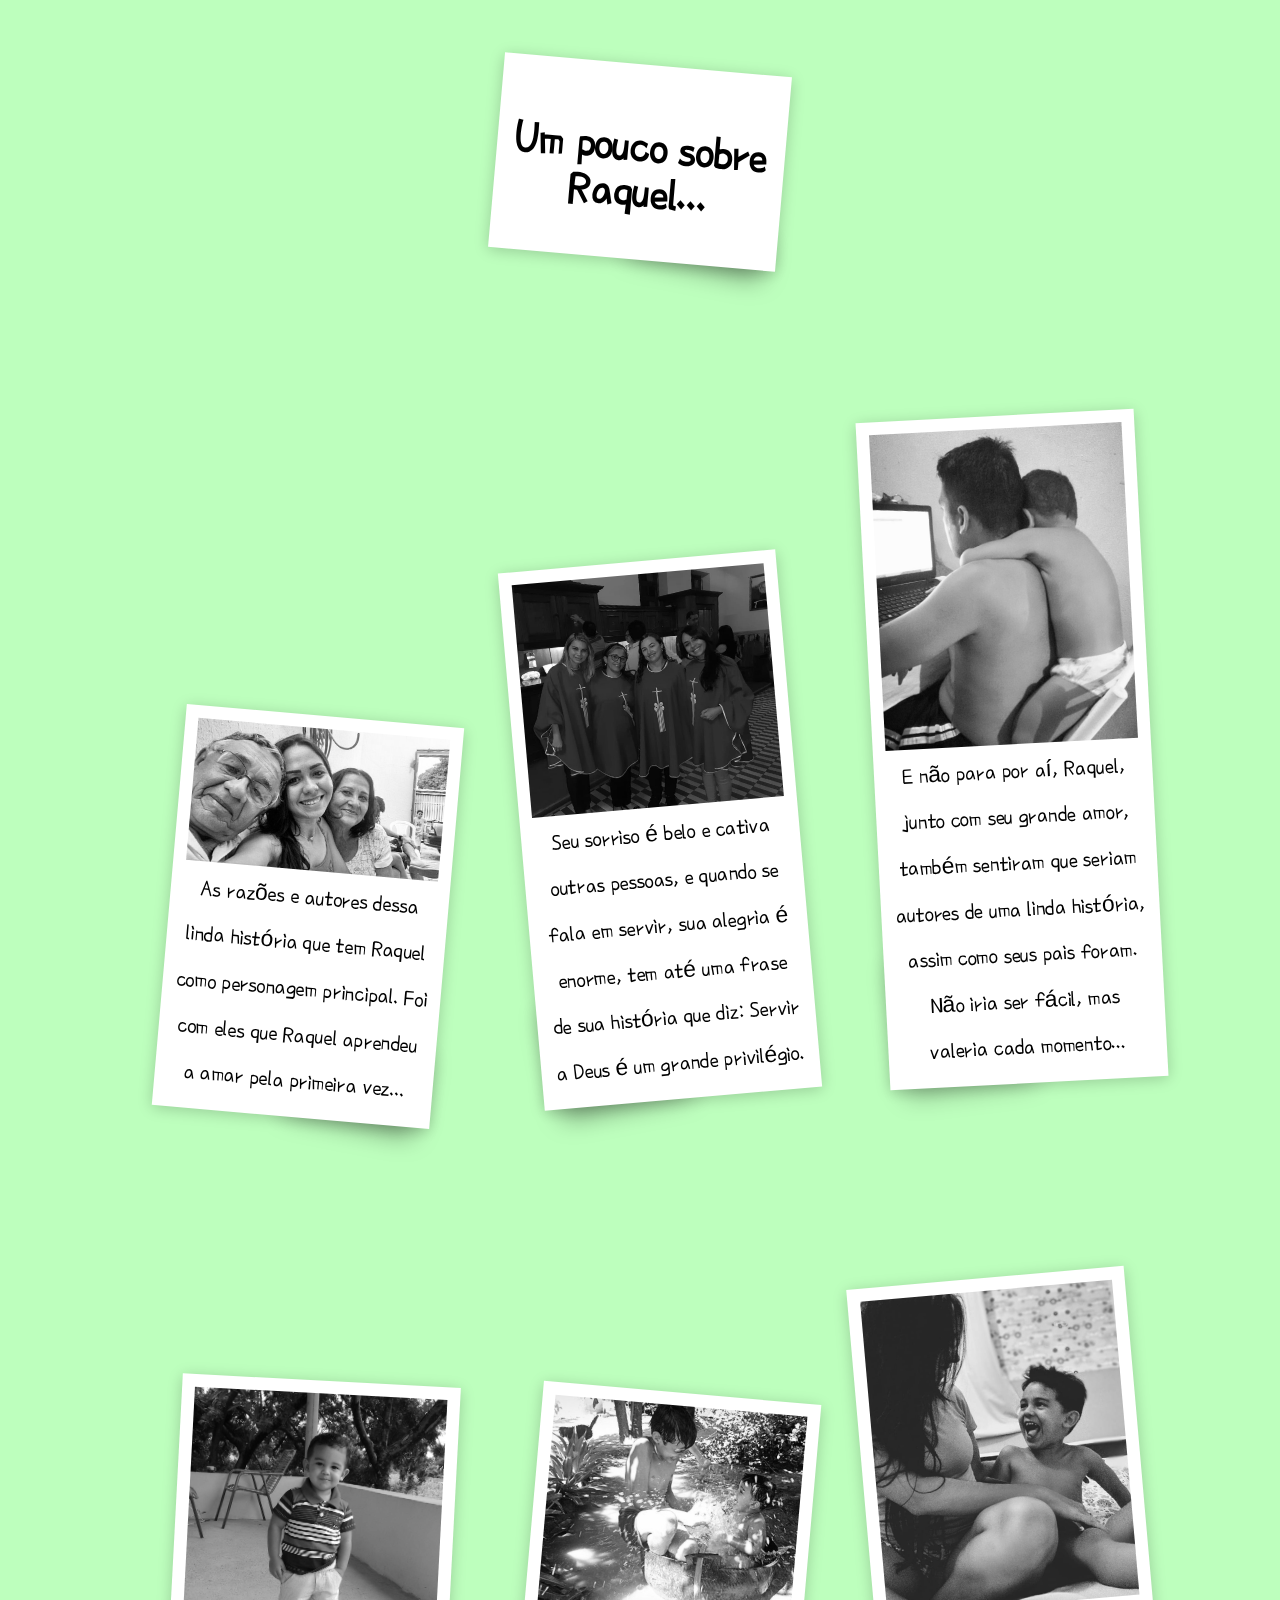
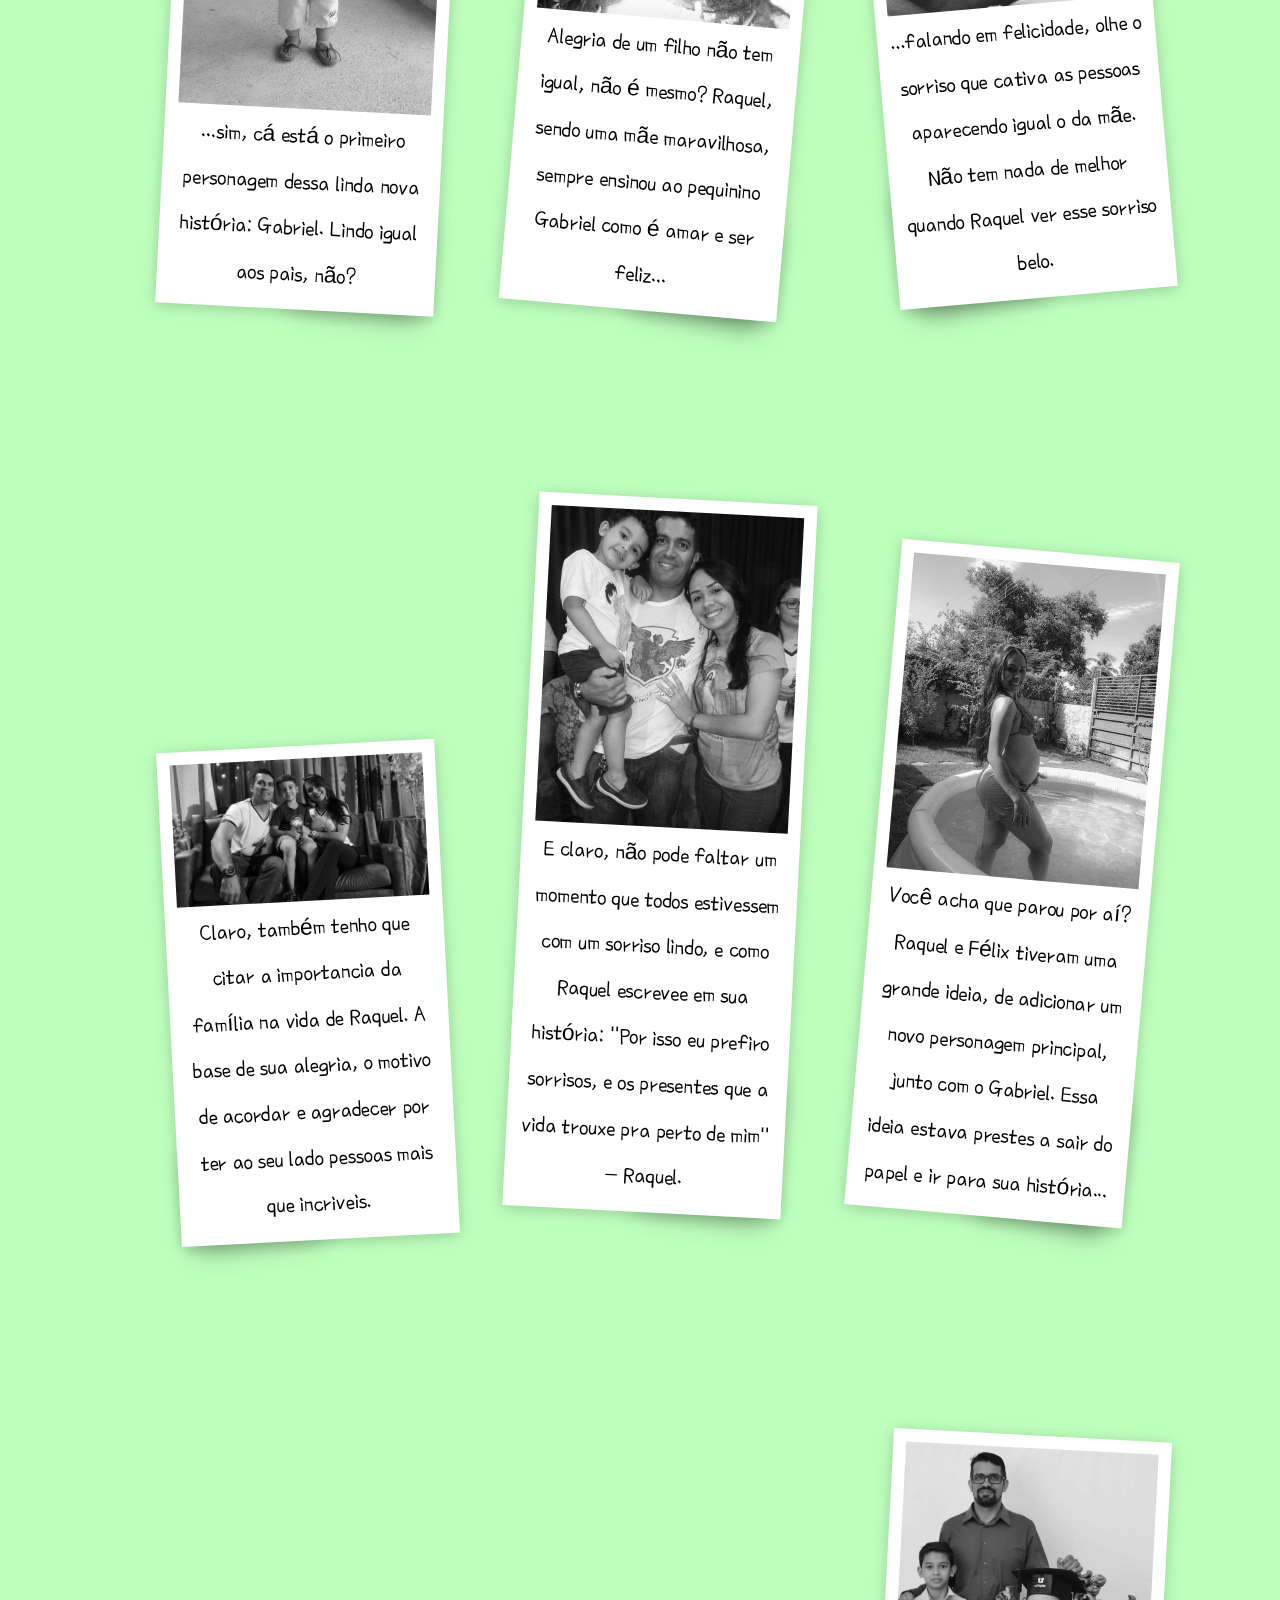
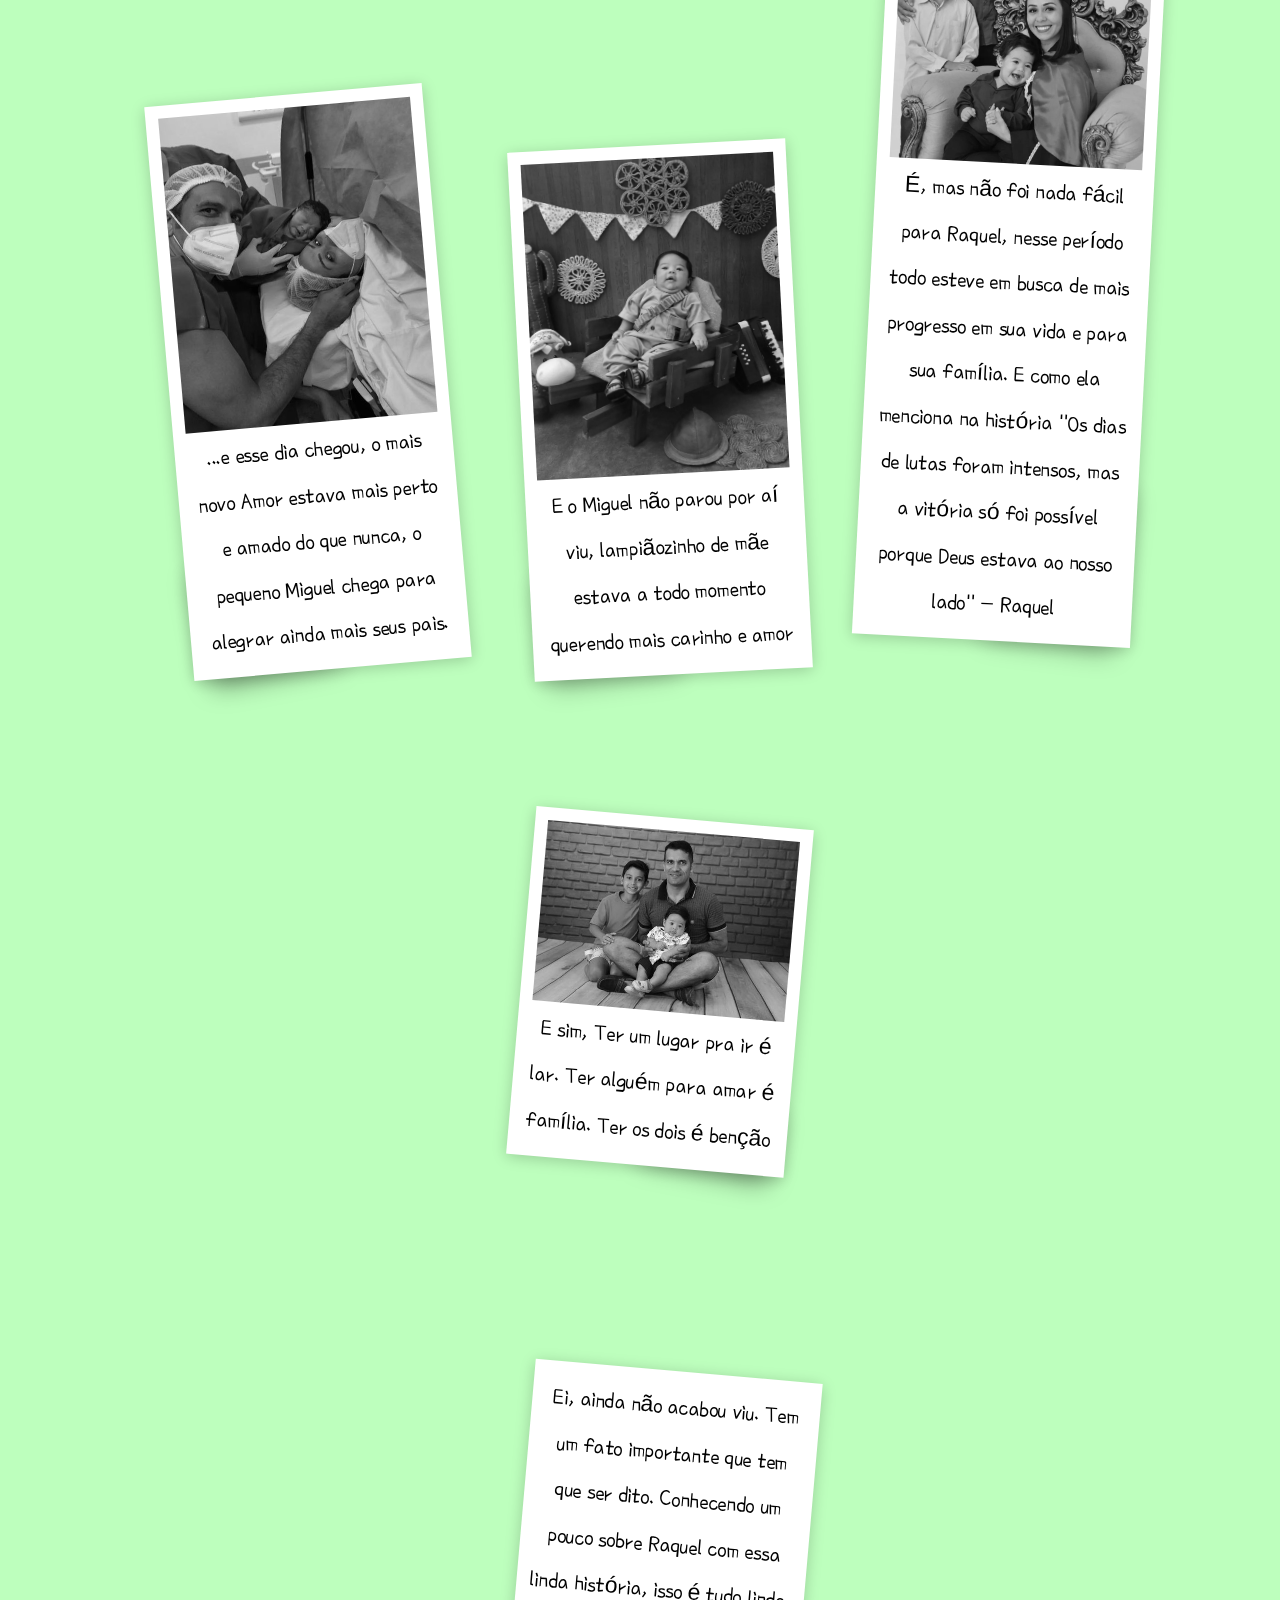
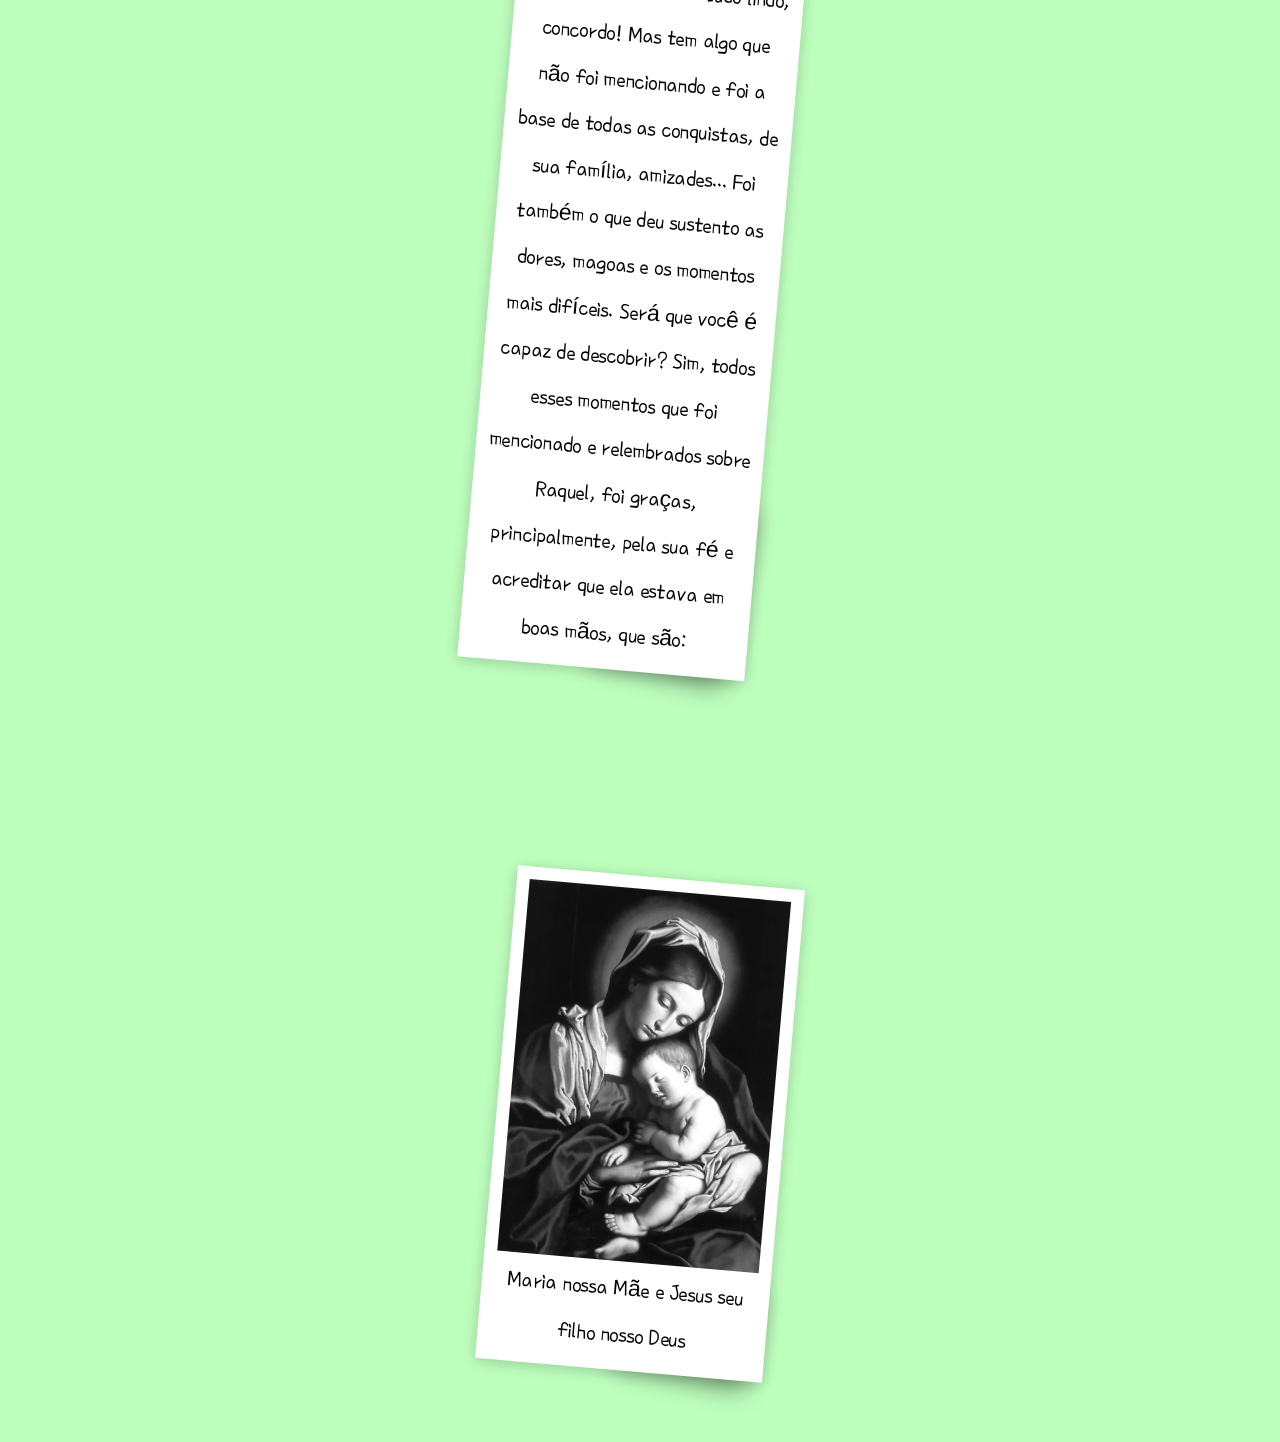
==== polaroid.html @ 2fb8f393 "envio carta e envelop como página principal" ====
<!DOCTYPE html>
<html lang="pt-BR">

<head>
    <meta charset="UTF-8">
    <meta name="viewport" content="width=device-width, initial-scale=1.0">
    <title>Para você Raquel ❤️</title>
    <link rel="stylesheet" href="assets/css/polaroid.css">
</head>

<body>

    <div class="wrapper">
        <div class="title">
            <li class="item">
                <div>
                    <div class="polaroid"><img src="">
                        <div class="caption"><h1>Um pouco sobre Raquel...</h1></div>
                    </div>
                </div>
            </li>
        </div>
        <ul id="photos">
            <!-- Images -->
        </ul>
        <div class="">
            <li class="item">
                <div class="polaroid">
                    <div class="caption">Ei, ainda não acabou viu. Tem um fato importante que tem que ser dito.
                        Conhecendo um pouco sobre Raquel com essa linda história, isso é tudo lindo, concordo! Mas tem
                        algo que não foi mencionando e foi a base de todas as conquistas, de sua família, amizades...
                        Foi também o que deu sustento as dores, magoas e os momentos mais difíceis. Será que você é
                        capaz de descobrir? Sim, todos esses momentos que foi mencionado e relembrados sobre Raquel, foi
                        graças, principalmente, pela sua fé e acreditar que ela estava em boas mãos, que são:</div>
                </div>
            </li>
        </div>
        <div class="">
            <li class="item">
                <div class="polaroid">
                    <img src="assets/images/mariaejesus.jpg" alt="Maria e Jesus">
                    <div class="caption">Maria nossa Mãe e Jesus seu filho nosso Deus</div>
                </div>
            </li>
        </div>
    </div>


    <script src="assets/js/jquery.3.7.1.js"></script>
    <script src="assets/js/images.js"></script>
    <script src="assets/js/script.js"></script>
</body>

</html>
---- assets/css/polaroid.css ----
@import url('https://fonts.googleapis.com/css2?family=Montserrat:wght@400;500;600;700&family=Poor+Story&display=swap');

* {
    box-sizing: border-box;
}

body {
    font-family: 'Poor Story', sans-serif;
    background: #bdffbd;
    overflow-x: hidden;
}

.wrapper {
    width: 100%;
    padding: 0 2rem;
    text-align: center;
}

.polaroid {
    background: #fff;
    padding: 1rem;
    box-shadow: 0 0.2rem 1.2rem rgba(0, 0, 0, 0.2);

}

.polaroid>img {
    max-width: 100%;
    height: auto;
}

.caption {
    font-size: 1.8rem;
    text-align: center;
    line-height: 2em;
}

.item {
    width: 30%;
    display: inline-block;
    margin-top: 2rem;
    filter: grayscale(100%);
}

.item .polaroid:before {
    content: '';
    position: absolute;
    z-index: -1;
    transition: all 0.35s;
}

.item:nth-of-type(4n+1) {
    transform: scale(0.8, 0.8) rotate(5deg);
    transition: all 0.35s;
}

.item:nth-of-type(4n+1) .polaroid:before {
    transform: rotate(6deg);
    height: 20%;
    width: 47%;
    bottom: 30px;
    right: 12px;
    box-shadow: 0 2.1rem 2rem rgba(0, 0, 0, 0.4);
}

.item:nth-of-type(4n+2) {
    transform: scale(0.8, 0.8) rotate(-5deg);
    transition: all 0.35s;
}

.item:nth-of-type(4n+2) .polaroid:before {
    transform: rotate(-6deg);
    height: 20%;
    width: 47%;
    bottom: 30px;
    left: 12px;
    box-shadow: 0 2.1rem 2rem rgba(0, 0, 0, 0.4);
}

.item:nth-of-type(4n+4) {
    transform: scale(0.8, 0.8) rotate(3deg);
    transition: all 0.35s;
}

.item:nth-of-type(4n+4) .polaroid:before {
    transform: rotate(4deg);
    height: 20%;
    width: 47%;
    bottom: 30px;
    right: 12px;
    box-shadow: 0 2.1rem 2rem rgba(0, 0, 0, 0.3);
}

.item:nth-of-type(4n+3) {
    transform: scale(0.8, 0.8) rotate(-3deg);
    transition: all 0.35s;
}

.item:nth-of-type(4n+3) .polaroid:before {
    transform: rotate(-4deg);
    height: 20%;
    width: 47%;
    bottom: 30px;
    left: 12px;
    box-shadow: 0 2.1rem 2rem rgba(0, 0, 0, 0.3);
}

.item:hover {
    filter: none;
    transform: scale(1, 1) rotate(0deg) !important;
    transition: all 0.35s;
}

.item:hover .polaroid:before {
    content: '';
    position: absolute;
    z-index: -1;
    transform: rotate(0deg);
    height: 90%;
    width: 90%;
    bottom: 0%;
    right: 5%;
    box-shadow: 0 1rem 3rem rgba(0, 0, 0, 0.2);
    transition: all 0.35s;
}

@media (max-width: 620px) {
    ul{
        padding: 0 !important;
    }
    .wrapper{
        padding: 0 10px !important;
    }
    .item {
        width: 100%;
        display: block;
    }
    
    .polaroid{
        width: 100%;
    }

    .caption {
        display: flex;
        flex-wrap: wrap;
    }
}
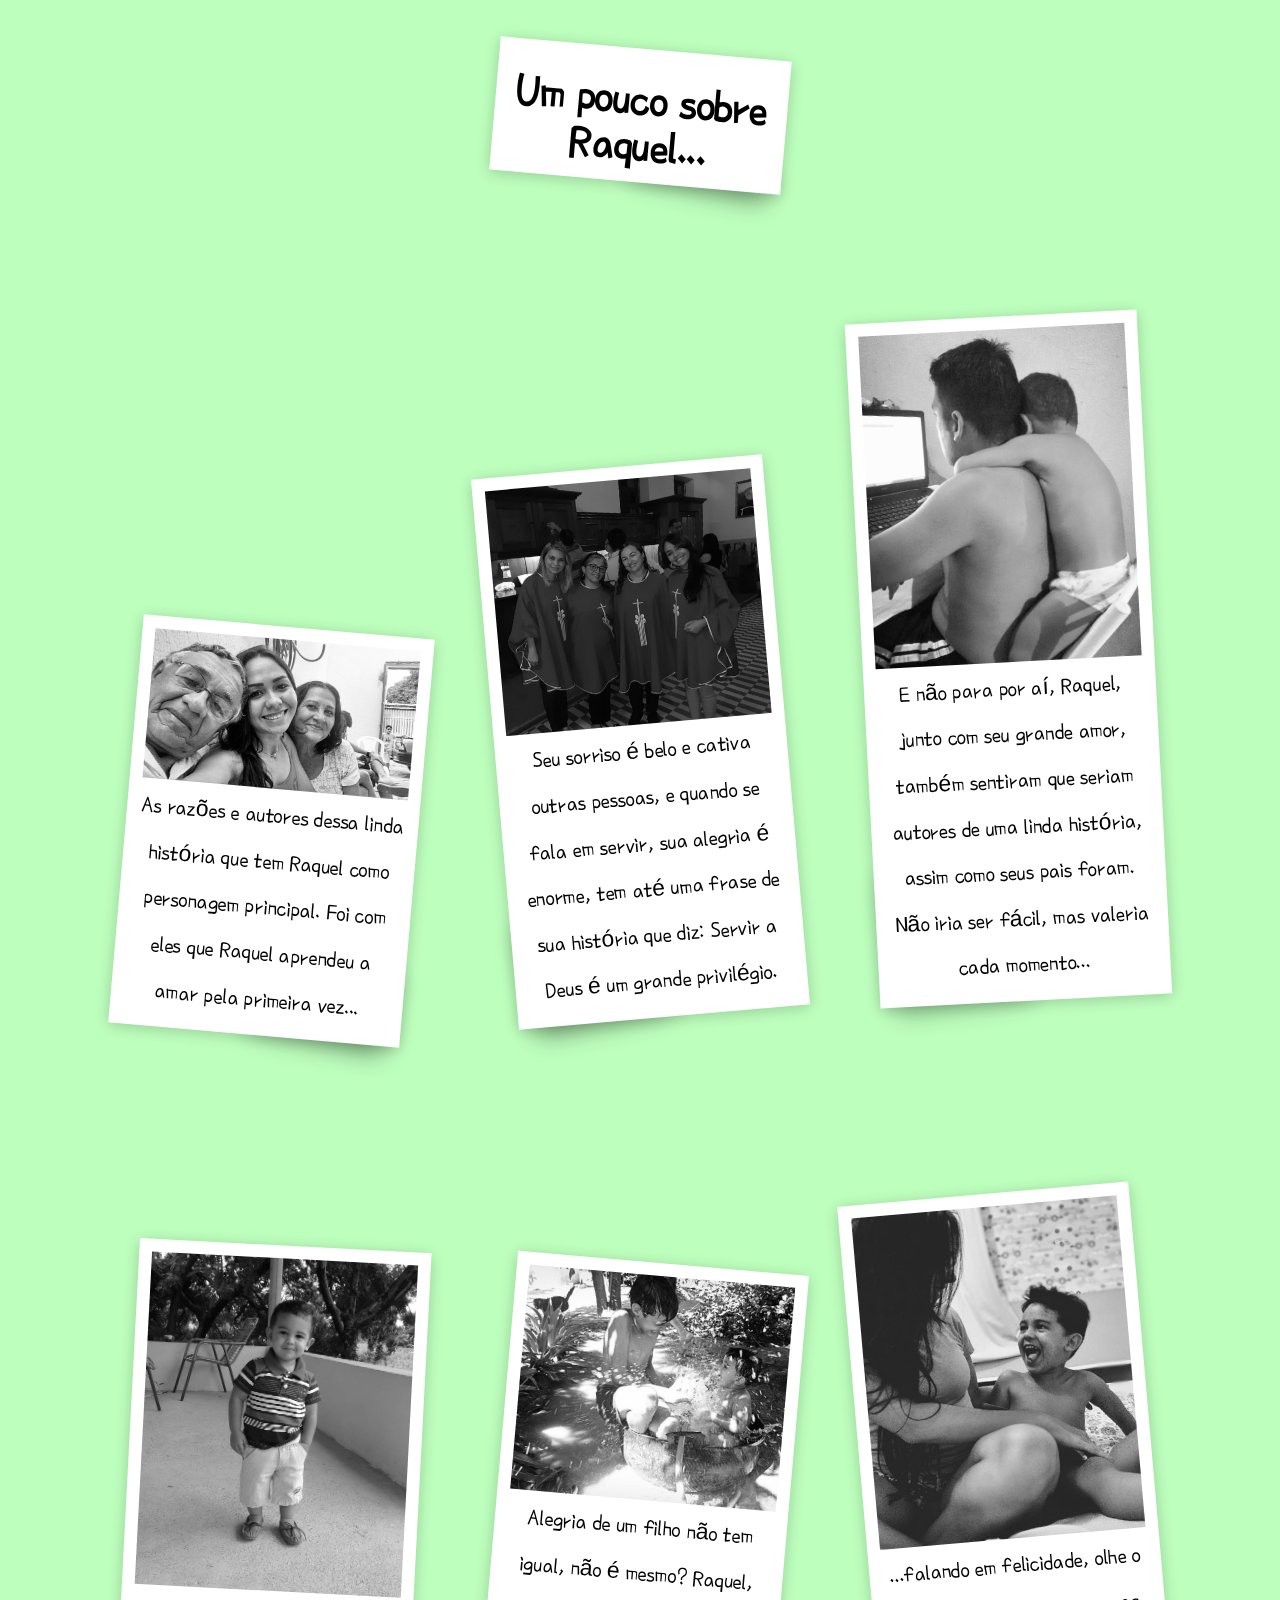
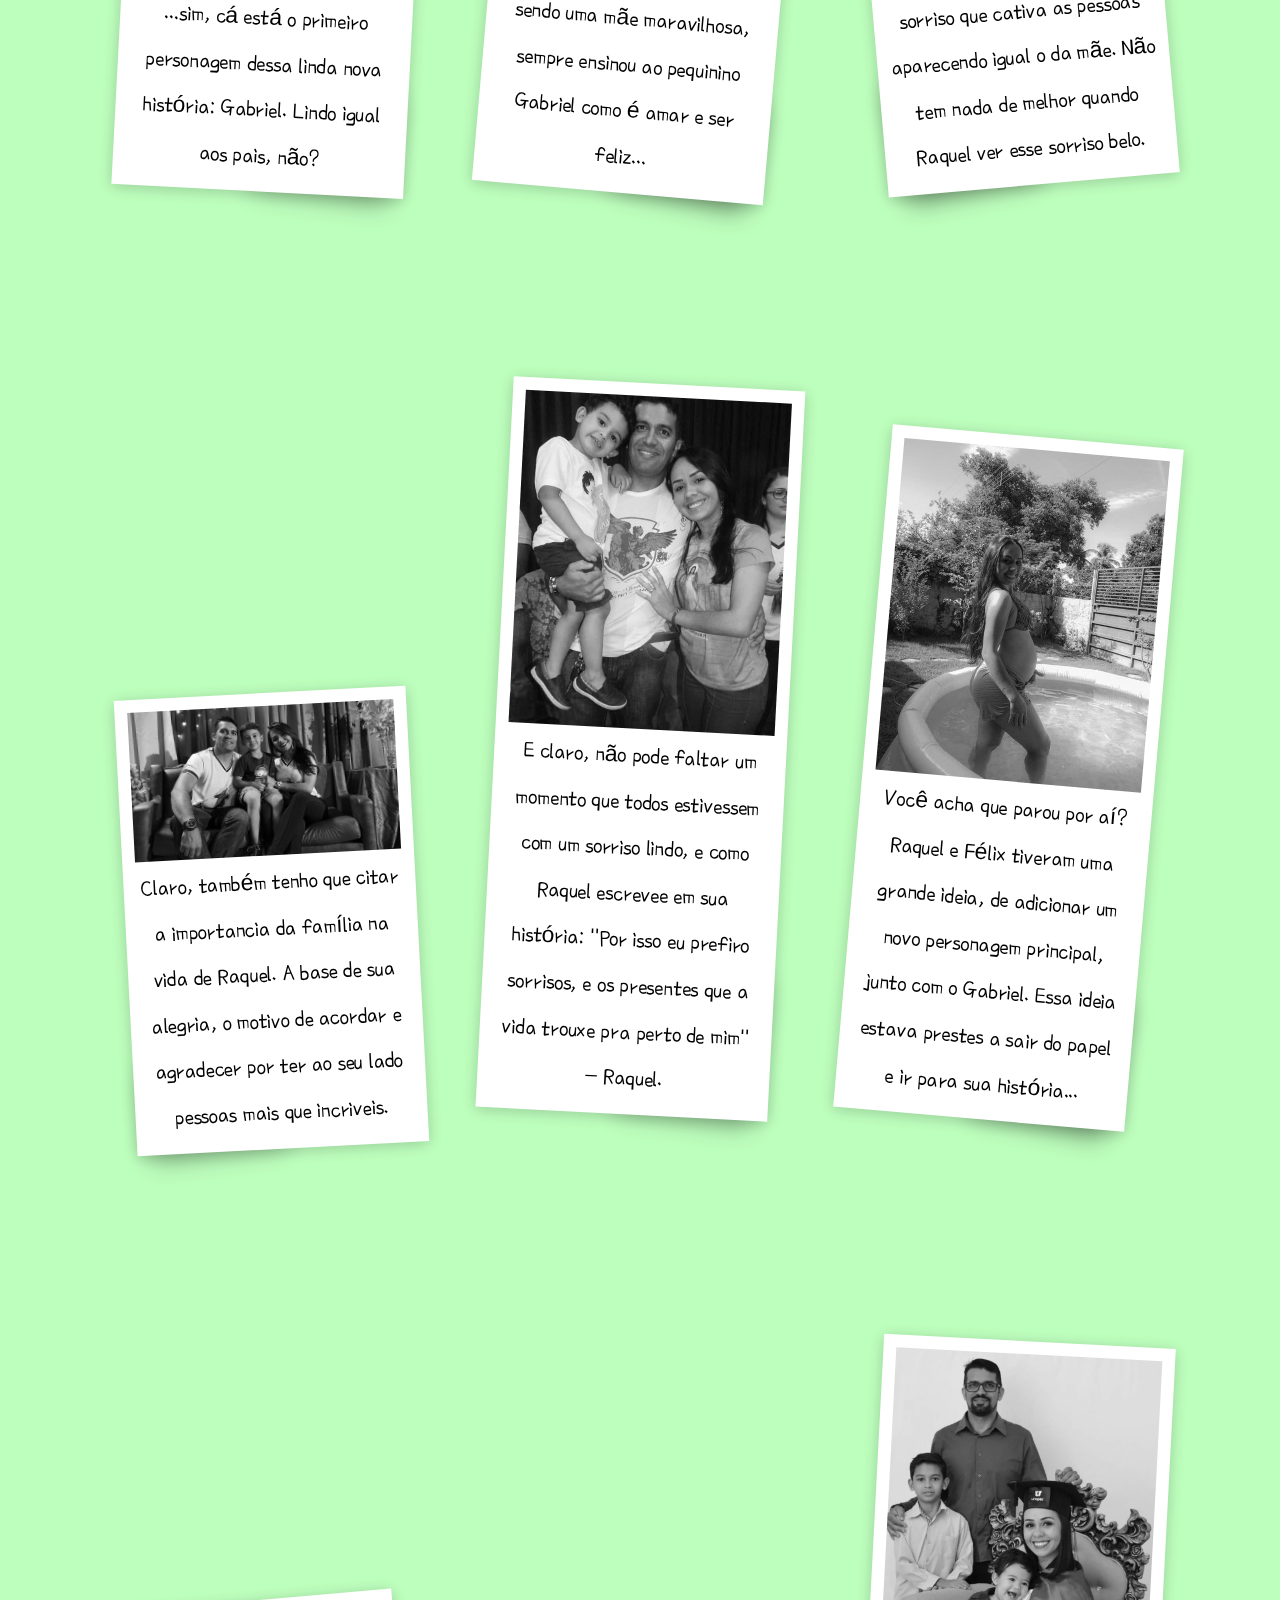
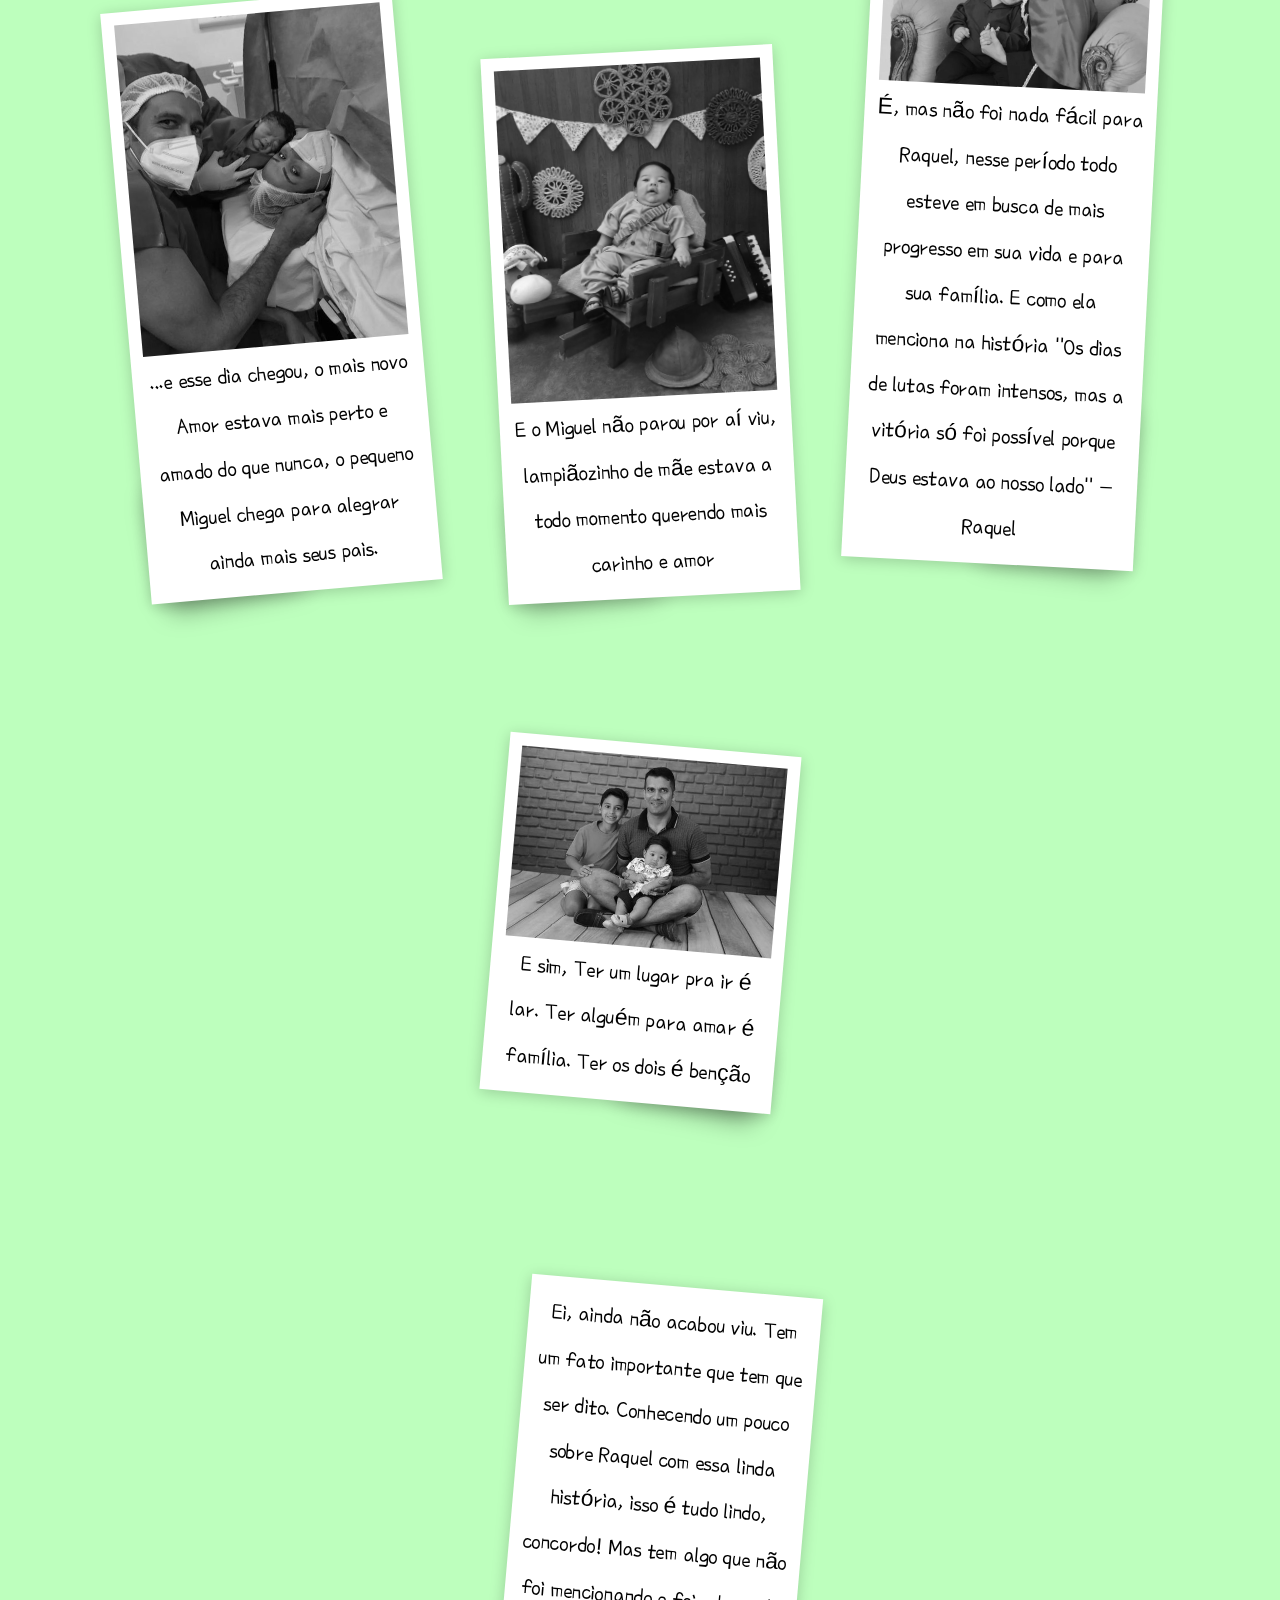
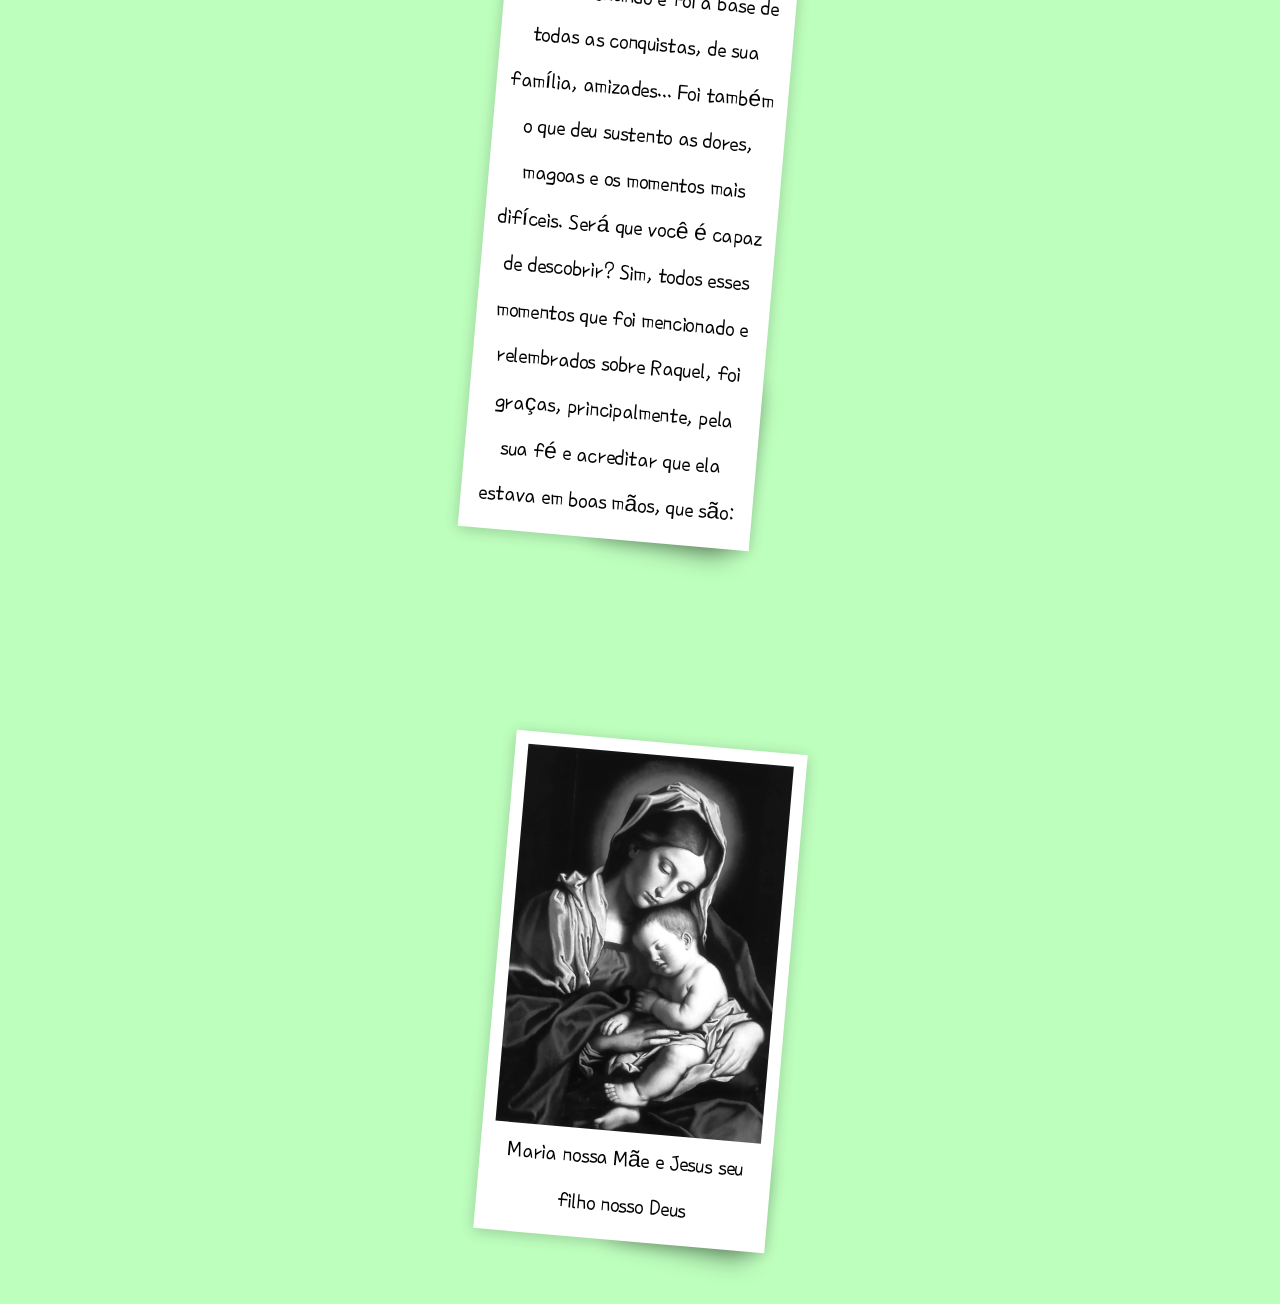
==== commit d2878c56: "adiciono fonte global" ====
--- a/polaroid.html
+++ b/polaroid.html
@@ -5,6 +5,7 @@
     <meta charset="UTF-8">
     <meta name="viewport" content="width=device-width, initial-scale=1.0">
     <title>Para você Raquel ❤️</title>
+    <link rel="stylesheet" href="assets/css/global.css">
     <link rel="stylesheet" href="assets/css/polaroid.css">
 </head>
 
@@ -15,7 +16,9 @@
             <li class="item">
                 <div>
                     <div class="polaroid"><img src="">
-                        <div class="caption"><h1>Um pouco sobre Raquel...</h1></div>
+                        <div class="caption">
+                            <h1>Um pouco sobre Raquel...</h1>
+                        </div>
                     </div>
                 </div>
             </li>
--- a/assets/css/global.css
+++ b/assets/css/global.css
@@ -0,0 +1,8 @@
+@import url('https://fonts.googleapis.com/css2?family=Montserrat:wght@400;500;600;700&family=Poor+Story&display=swap');
+
+* {
+    margin: 0;
+    padding: 0;
+    box-sizing: border-box;
+    font-family: 'Poor Story', sans-serif;
+}
--- a/assets/css/polaroid.css
+++ b/assets/css/polaroid.css
@@ -1,11 +1,4 @@
-@import url('https://fonts.googleapis.com/css2?family=Montserrat:wght@400;500;600;700&family=Poor+Story&display=swap');
-
-* {
-    box-sizing: border-box;
-}
-
 body {
-    font-family: 'Poor Story', sans-serif;
     background: #bdffbd;
     overflow-x: hidden;
 }
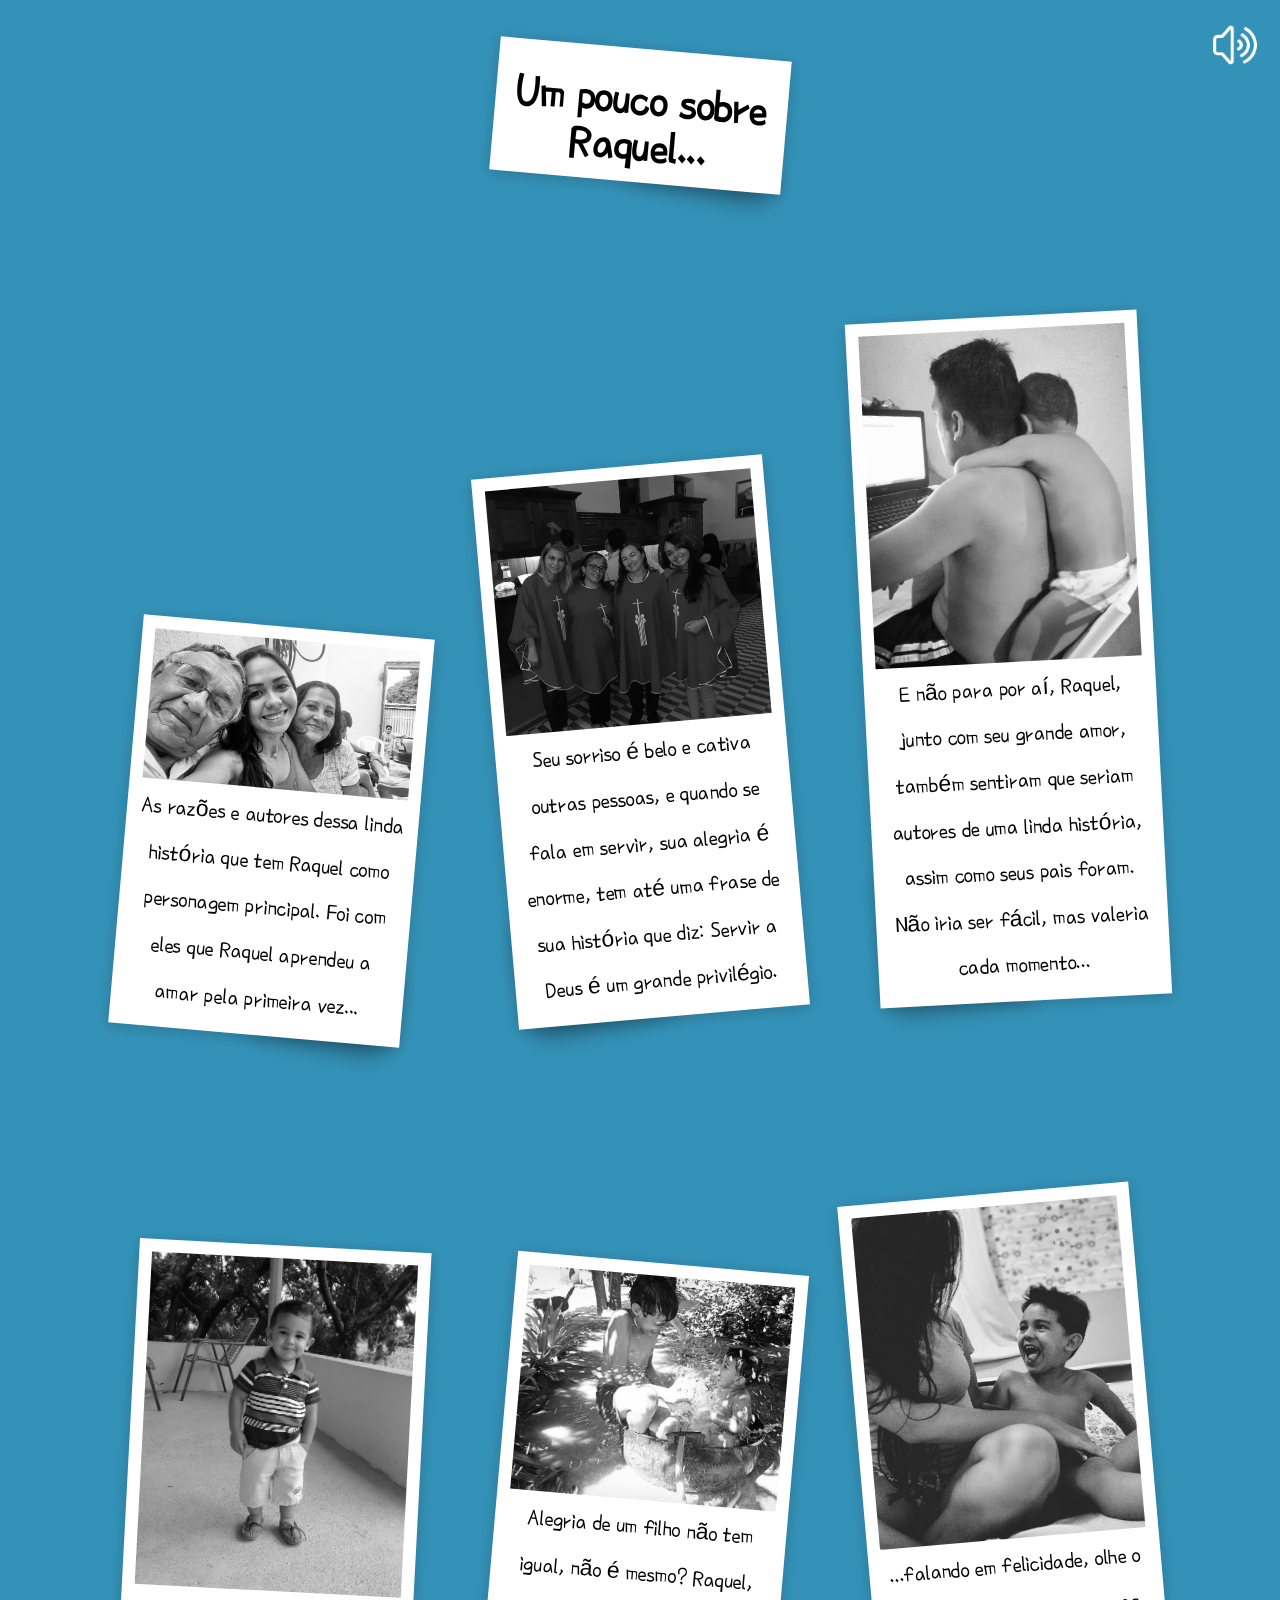
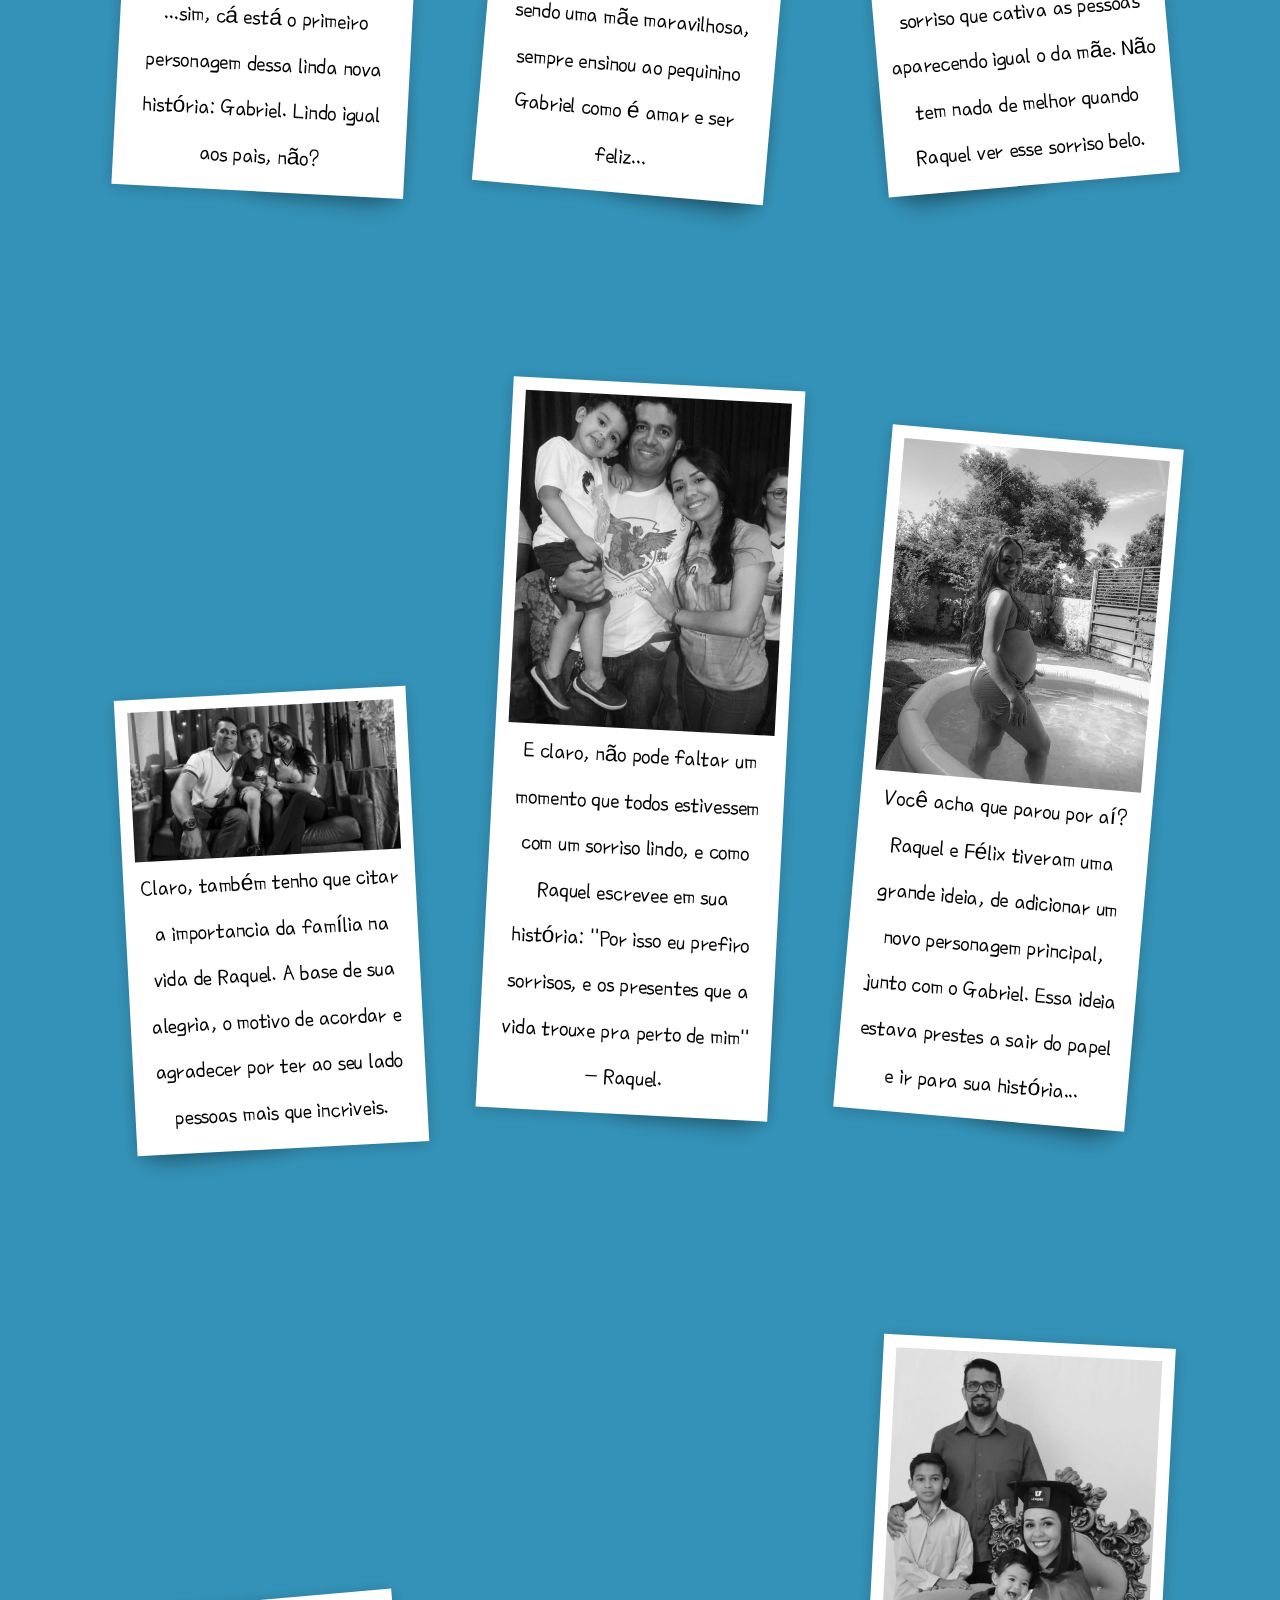
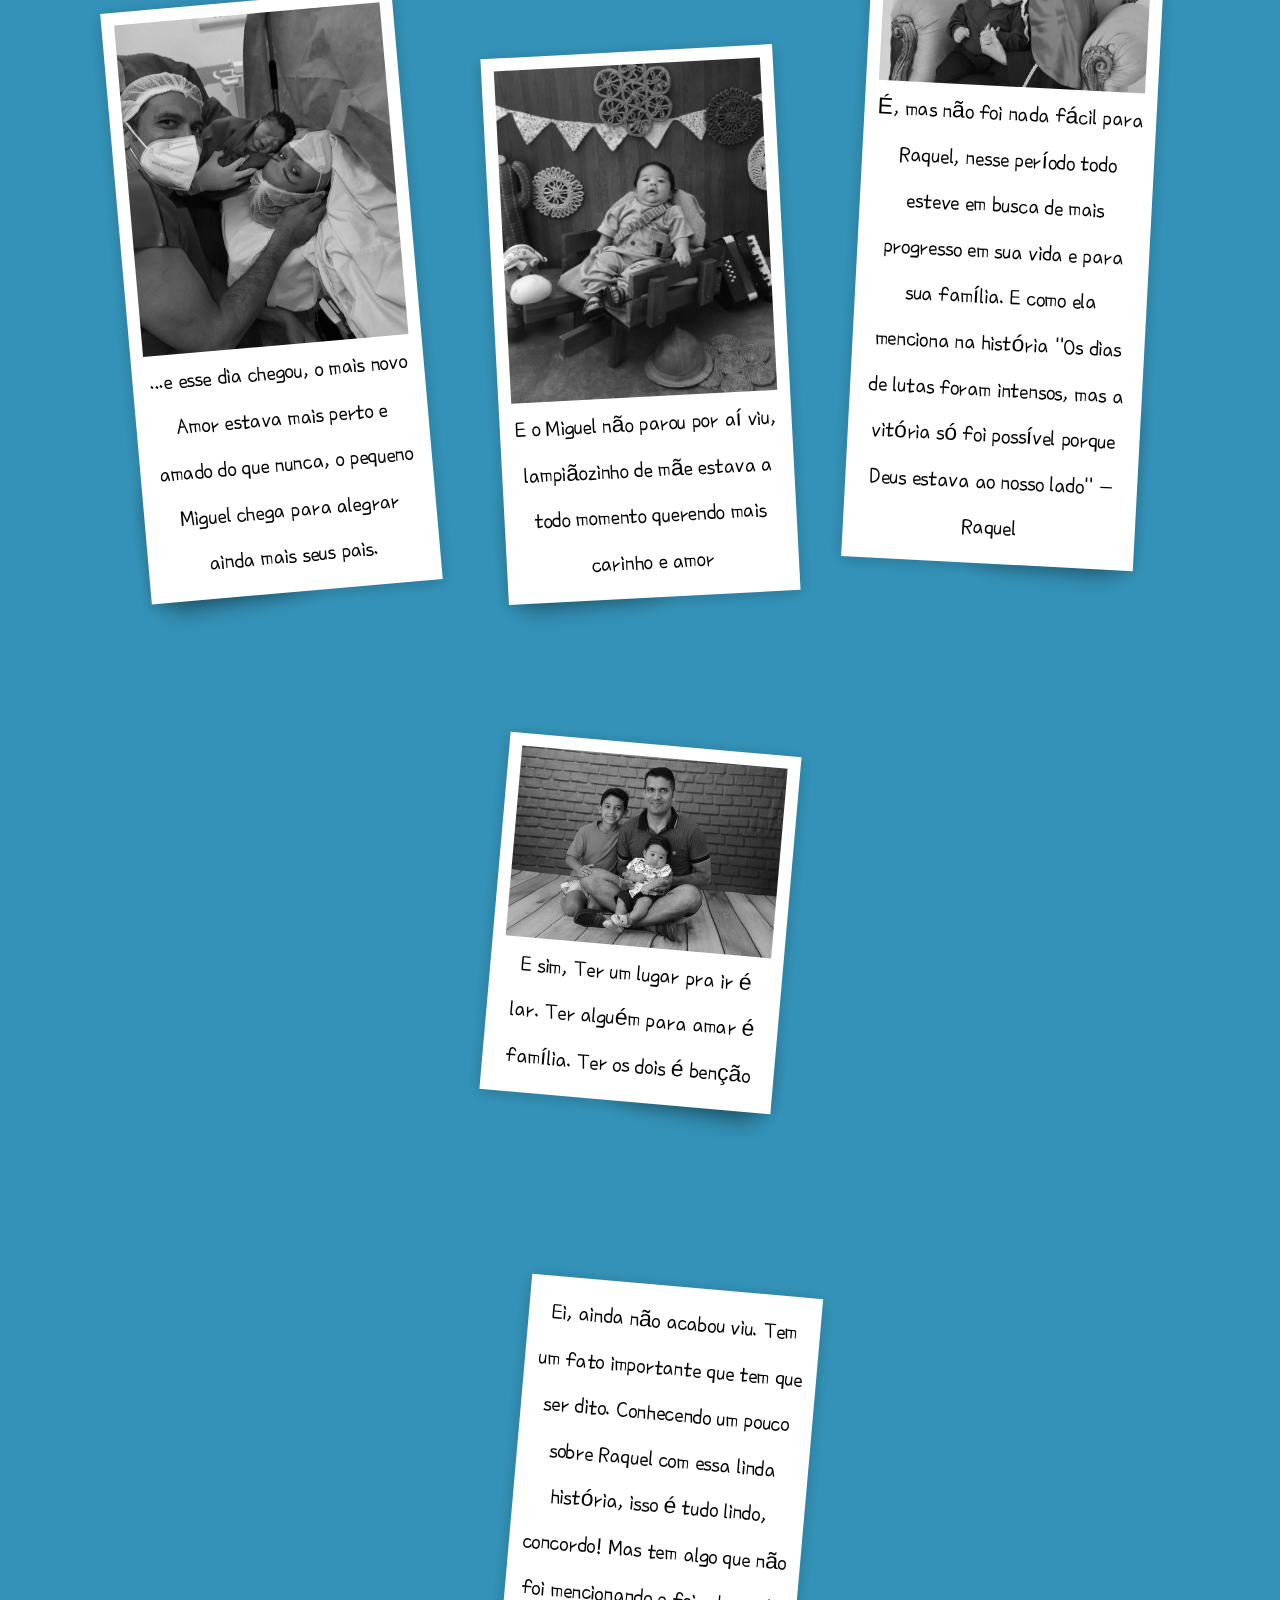
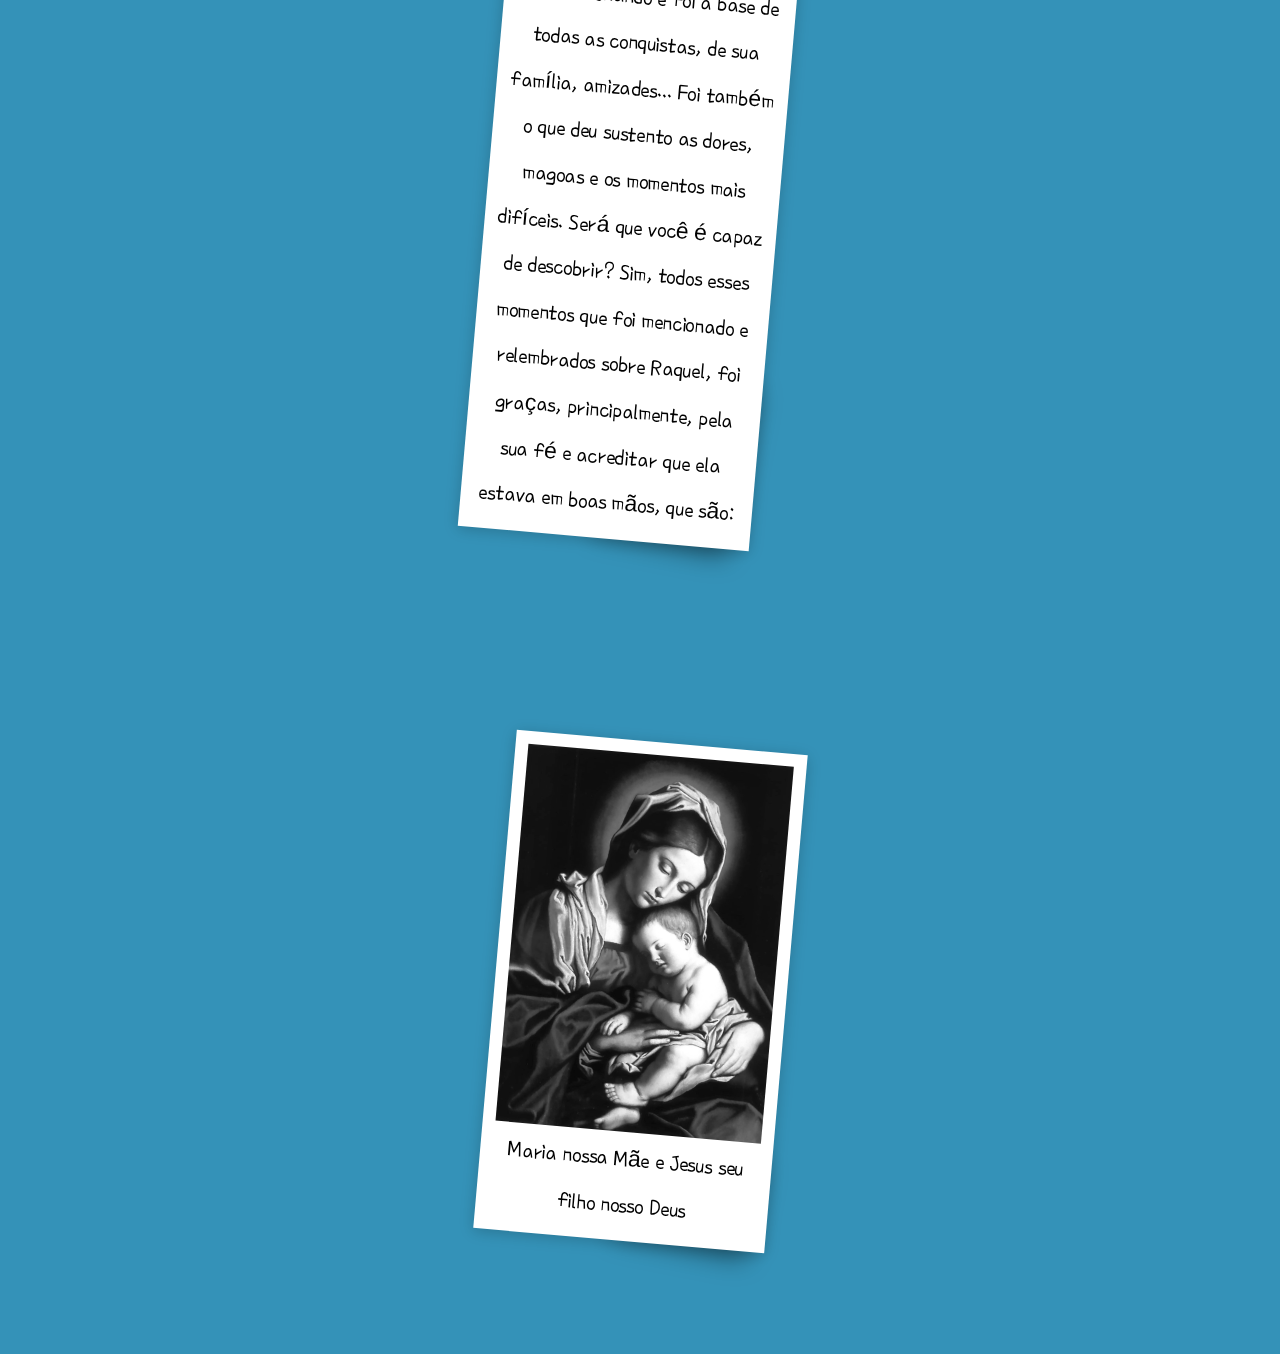
==== commit 98ff06a7: "adiciono música de fundo no polaroid" ====
--- a/polaroid.html
+++ b/polaroid.html
@@ -10,6 +10,13 @@
 </head>
 
 <body>
+
+    <audio src="assets/musica/musica.mp4" id="audio" autoplay loop></audio>
+
+    <div class="audio-images">
+        <img src="assets/images/audio.png" class="audio-image-one" alt="">
+        <img src="assets/images/audio-mutado.png" class="audio-image-two d-none" alt="">
+    </div>  
 
     <div class="wrapper">
         <div class="title">
@@ -48,10 +55,10 @@
         </div>
     </div>
 
-
     <script src="assets/js/jquery.3.7.1.js"></script>
     <script src="assets/js/images.js"></script>
     <script src="assets/js/script.js"></script>
+    <script src="assets/js/audio.js"></script>
 </body>
 
 </html>--- a/assets/css/global.css
+++ b/assets/css/global.css
@@ -5,4 +5,9 @@
     padding: 0;
     box-sizing: border-box;
     font-family: 'Poor Story', sans-serif;
+    text-decoration: none;
 }
+
+.d-none {
+    display: none;
+}--- a/assets/css/polaroid.css
+++ b/assets/css/polaroid.css
@@ -1,6 +1,7 @@
 body {
-    background: #bdffbd;
+    background: #3492b8;
     overflow-x: hidden;
+    padding-bottom: 50px;
 }
 
 .wrapper {
@@ -117,18 +118,20 @@
 }
 
 @media (max-width: 620px) {
-    ul{
+    ul {
         padding: 0 !important;
     }
-    .wrapper{
+
+    .wrapper {
         padding: 0 10px !important;
     }
+
     .item {
         width: 100%;
         display: block;
     }
-    
-    .polaroid{
+
+    .polaroid {
         width: 100%;
     }
 
@@ -136,4 +139,20 @@
         display: flex;
         flex-wrap: wrap;
     }
+}
+
+.audio-images {
+    position: absolute;
+    right: 20px;
+    top: 20px;
+    z-index: 9;
+}
+
+.audio-images img {
+    width: 50px;
+    height: 50px;
+    object-fit: cover;
+    cursor: pointer;
+    -webkit-filter: invert(100%);
+    filter: invert(100%);
 }